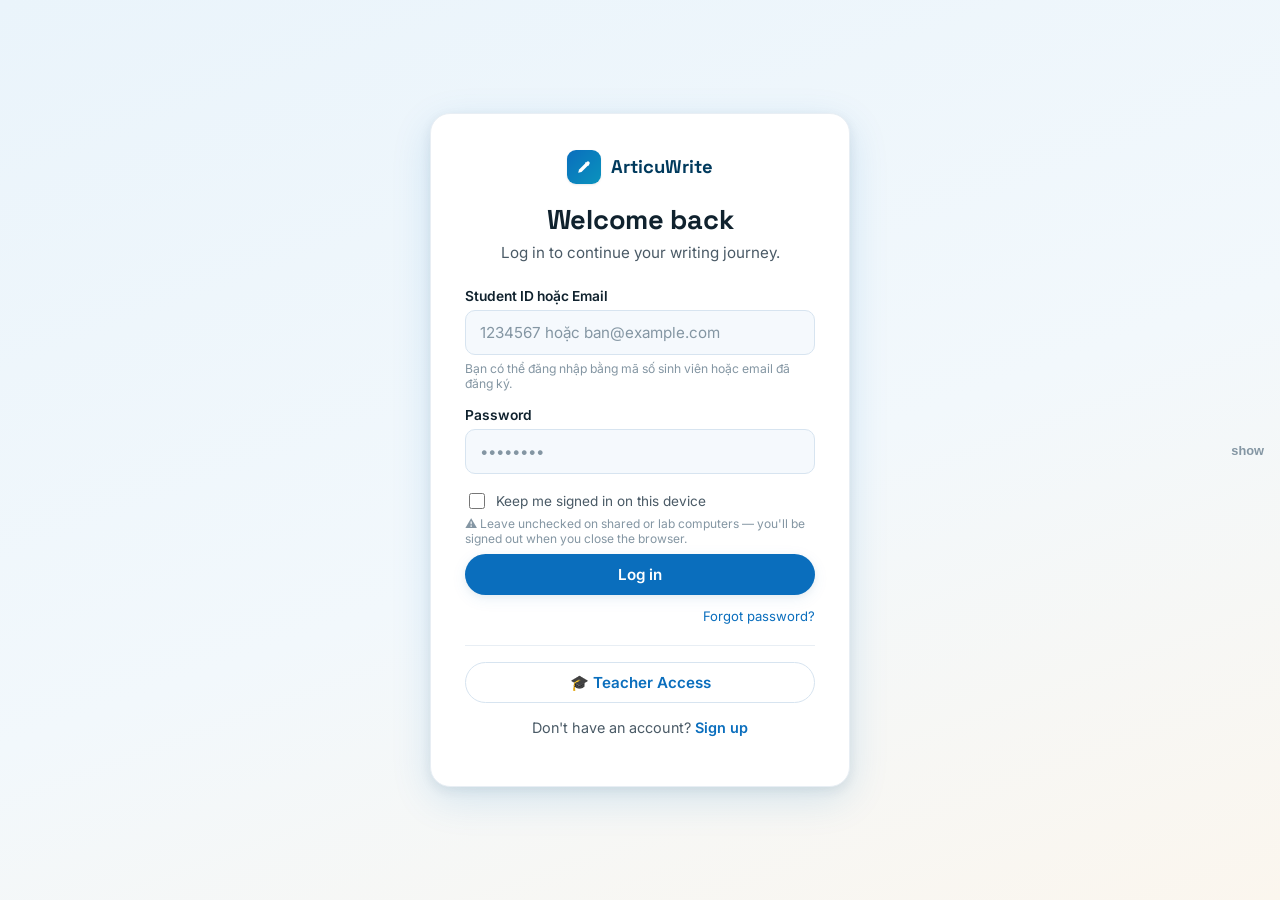
==== index.html @ d61ede5b "Add files via upload" ====
<!DOCTYPE html>
<html lang="vi"><head><meta charset="UTF-8">
<meta name="viewport" content="width=device-width, initial-scale=1">
<!-- App icon: SVG data URI — no file, no extra request, no 404 -->
<link rel="icon" href="data:image/svg+xml,%3Csvg%20xmlns='http://www.w3.org/2000/svg'%20viewBox='0%200%2024%2024'%3E%3Crect%20width='24'%20height='24'%20rx='5'%20fill='%230A6EBD'/%3E%3Cg%20transform='translate(12,12)%20scale(1.12)%20translate(-11.2,-12.3)'%3E%3Cpath%20d='M4%2020l1.2-4.2L15%206a2%202%200%200%201%202.8%200l.2.2a2%202%200%200%201%200%202.8L8.2%2018.8%204%2020z'%20fill='%23ffffff'/%3E%3Cpath%20d='M13.5%207.5l3%203'%20stroke='%230A6EBD'%20stroke-width='1.4'%20stroke-linecap='round'/%3E%3C/g%3E%3C/svg%3E">
<link rel="apple-touch-icon" href="data:image/svg+xml,%3Csvg%20xmlns='http://www.w3.org/2000/svg'%20viewBox='0%200%2024%2024'%3E%3Crect%20width='24'%20height='24'%20rx='5'%20fill='%230A6EBD'/%3E%3Cg%20transform='translate(12,12)%20scale(1.12)%20translate(-11.2,-12.3)'%3E%3Cpath%20d='M4%2020l1.2-4.2L15%206a2%202%200%200%201%202.8%200l.2.2a2%202%200%200%201%200%202.8L8.2%2018.8%204%2020z'%20fill='%23ffffff'/%3E%3Cpath%20d='M13.5%207.5l3%203'%20stroke='%230A6EBD'%20stroke-width='1.4'%20stroke-linecap='round'/%3E%3C/g%3E%3C/svg%3E">
<meta name="theme-color" content="#0A6EBD">
<title>ArticuWrite</title></head>
<body><script>
// Route to the right dashboard, but ONLY for a session that is still valid.
// Expired or legacy sessions are cleared so nobody lands in someone else's account.
(function(){
  var SKEY='aw_session';
  function clear(){ try{localStorage.removeItem(SKEY);}catch(e){} try{sessionStorage.removeItem(SKEY);}catch(e){} }
  var raw=null;
  try{ raw=sessionStorage.getItem(SKEY)||localStorage.getItem(SKEY); }catch(e){}
  if(!raw){ location.replace('login.html'); return; }
  try{
    var o=JSON.parse(raw);
    // legacy format (no expiry) → force a fresh login
    if(!o||!o.data||!o.exp||Date.now()>o.exp){ clear(); location.replace('login.html'); return; }
    location.replace(o.data.role==='teacher'?'teacher.html':'student.html');
  }catch(e){ clear(); location.replace('login.html'); }
})();
</script>
<noscript><meta http-equiv="refresh" content="0; url=login.html"></noscript>
</body></html>
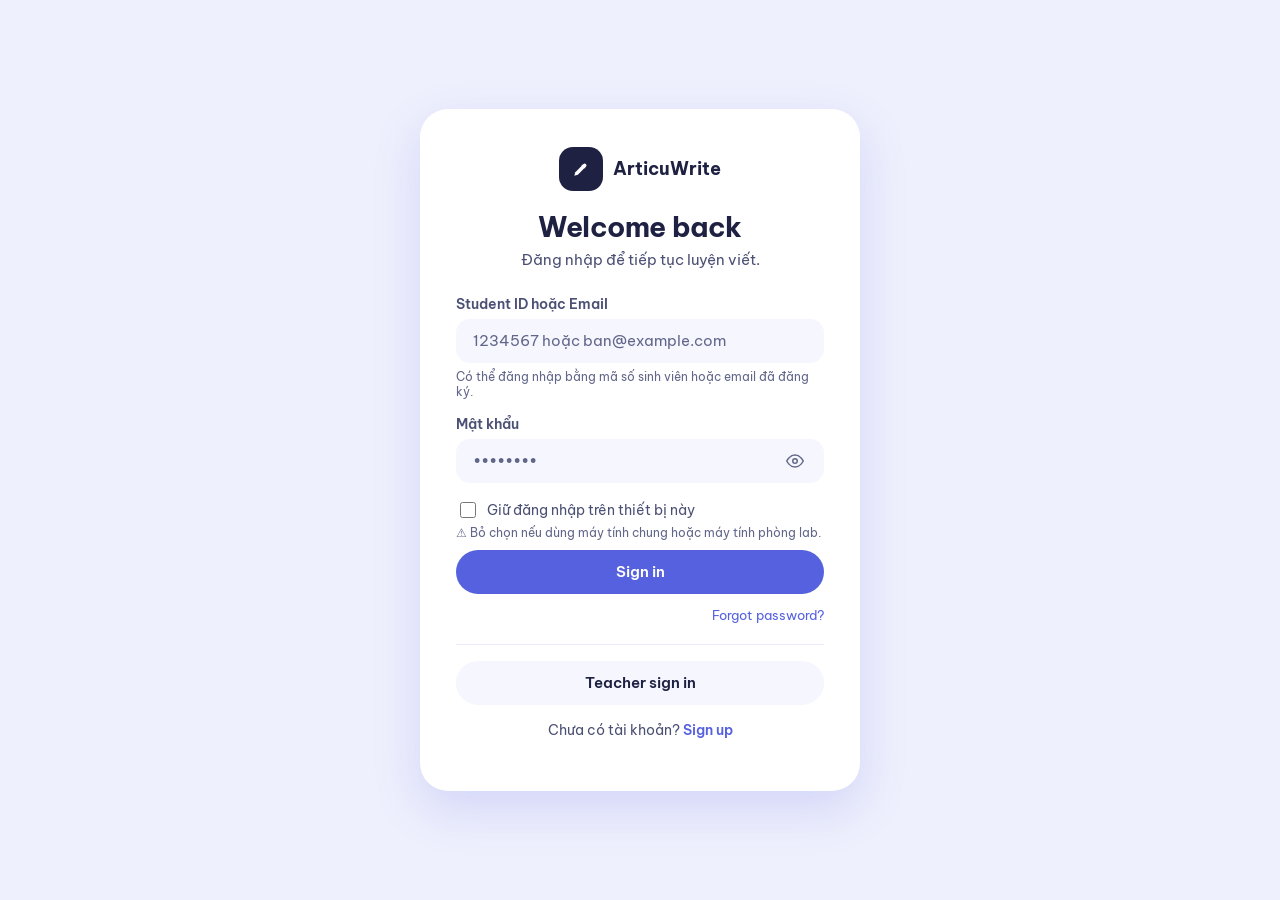
==== commit 1eeb9241: "Redesign: periwinkle theme, icon rail, soft cards; English buttons - aw-theme.css: new tokens (periw" ====
--- a/index.html
+++ b/index.html
@@ -2,9 +2,9 @@
 <html lang="vi"><head><meta charset="UTF-8">
 <meta name="viewport" content="width=device-width, initial-scale=1">
 <!-- App icon: SVG data URI — no file, no extra request, no 404 -->
-<link rel="icon" href="data:image/svg+xml,%3Csvg%20xmlns='http://www.w3.org/2000/svg'%20viewBox='0%200%2024%2024'%3E%3Crect%20width='24'%20height='24'%20rx='5'%20fill='%230A6EBD'/%3E%3Cg%20transform='translate(12,12)%20scale(1.12)%20translate(-11.2,-12.3)'%3E%3Cpath%20d='M4%2020l1.2-4.2L15%206a2%202%200%200%201%202.8%200l.2.2a2%202%200%200%201%200%202.8L8.2%2018.8%204%2020z'%20fill='%23ffffff'/%3E%3Cpath%20d='M13.5%207.5l3%203'%20stroke='%230A6EBD'%20stroke-width='1.4'%20stroke-linecap='round'/%3E%3C/g%3E%3C/svg%3E">
-<link rel="apple-touch-icon" href="data:image/svg+xml,%3Csvg%20xmlns='http://www.w3.org/2000/svg'%20viewBox='0%200%2024%2024'%3E%3Crect%20width='24'%20height='24'%20rx='5'%20fill='%230A6EBD'/%3E%3Cg%20transform='translate(12,12)%20scale(1.12)%20translate(-11.2,-12.3)'%3E%3Cpath%20d='M4%2020l1.2-4.2L15%206a2%202%200%200%201%202.8%200l.2.2a2%202%200%200%201%200%202.8L8.2%2018.8%204%2020z'%20fill='%23ffffff'/%3E%3Cpath%20d='M13.5%207.5l3%203'%20stroke='%230A6EBD'%20stroke-width='1.4'%20stroke-linecap='round'/%3E%3C/g%3E%3C/svg%3E">
-<meta name="theme-color" content="#0A6EBD">
+<link rel="icon" href="data:image/svg+xml,%3Csvg%20xmlns='http://www.w3.org/2000/svg'%20viewBox='0%200%2024%2024'%3E%3Crect%20width='24'%20height='24'%20rx='5'%20fill='%235661E0'/%3E%3Cg%20transform='translate(12,12)%20scale(1.12)%20translate(-11.2,-12.3)'%3E%3Cpath%20d='M4%2020l1.2-4.2L15%206a2%202%200%200%201%202.8%200l.2.2a2%202%200%200%201%200%202.8L8.2%2018.8%204%2020z'%20fill='%23ffffff'/%3E%3Cpath%20d='M13.5%207.5l3%203'%20stroke='%235661E0'%20stroke-width='1.4'%20stroke-linecap='round'/%3E%3C/g%3E%3C/svg%3E">
+<link rel="apple-touch-icon" href="data:image/svg+xml,%3Csvg%20xmlns='http://www.w3.org/2000/svg'%20viewBox='0%200%2024%2024'%3E%3Crect%20width='24'%20height='24'%20rx='5'%20fill='%235661E0'/%3E%3Cg%20transform='translate(12,12)%20scale(1.12)%20translate(-11.2,-12.3)'%3E%3Cpath%20d='M4%2020l1.2-4.2L15%206a2%202%200%200%201%202.8%200l.2.2a2%202%200%200%201%200%202.8L8.2%2018.8%204%2020z'%20fill='%23ffffff'/%3E%3Cpath%20d='M13.5%207.5l3%203'%20stroke='%235661E0'%20stroke-width='1.4'%20stroke-linecap='round'/%3E%3C/g%3E%3C/svg%3E">
+<meta name="theme-color" content="#5661E0">
 <title>ArticuWrite</title></head>
 <body><script>
 // Route to the right dashboard, but ONLY for a session that is still valid.
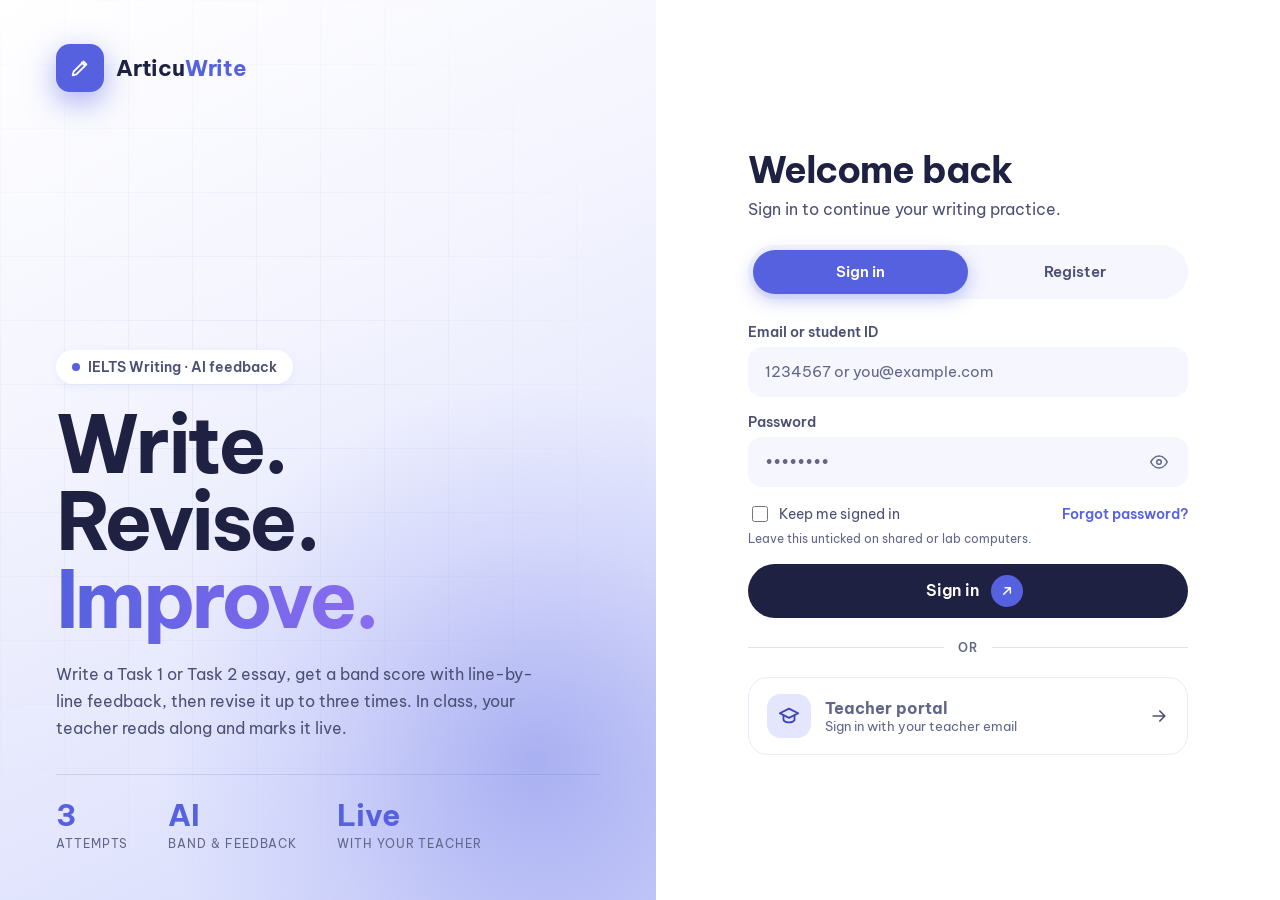
==== commit 20957853: "Browser tab: "Writing App" on every page Drop the page names (Sign in, Dashboard, ...) and the Artic" ====
--- a/index.html
+++ b/index.html
@@ -5,7 +5,7 @@
 <link rel="icon" href="data:image/svg+xml,%3Csvg%20xmlns='http://www.w3.org/2000/svg'%20viewBox='0%200%2024%2024'%3E%3Crect%20width='24'%20height='24'%20rx='5'%20fill='%235661E0'/%3E%3Cg%20transform='translate(12,12)%20scale(1.12)%20translate(-11.2,-12.3)'%3E%3Cpath%20d='M4%2020l1.2-4.2L15%206a2%202%200%200%201%202.8%200l.2.2a2%202%200%200%201%200%202.8L8.2%2018.8%204%2020z'%20fill='%23ffffff'/%3E%3Cpath%20d='M13.5%207.5l3%203'%20stroke='%235661E0'%20stroke-width='1.4'%20stroke-linecap='round'/%3E%3C/g%3E%3C/svg%3E">
 <link rel="apple-touch-icon" href="data:image/svg+xml,%3Csvg%20xmlns='http://www.w3.org/2000/svg'%20viewBox='0%200%2024%2024'%3E%3Crect%20width='24'%20height='24'%20rx='5'%20fill='%235661E0'/%3E%3Cg%20transform='translate(12,12)%20scale(1.12)%20translate(-11.2,-12.3)'%3E%3Cpath%20d='M4%2020l1.2-4.2L15%206a2%202%200%200%201%202.8%200l.2.2a2%202%200%200%201%200%202.8L8.2%2018.8%204%2020z'%20fill='%23ffffff'/%3E%3Cpath%20d='M13.5%207.5l3%203'%20stroke='%235661E0'%20stroke-width='1.4'%20stroke-linecap='round'/%3E%3C/g%3E%3C/svg%3E">
 <meta name="theme-color" content="#5661E0">
-<title>ArticuWrite</title></head>
+<title>Writing App</title></head>
 <body><script>
 // Route to the right dashboard, but ONLY for a session that is still valid.
 // Expired or legacy sessions are cleared so nobody lands in someone else's account.
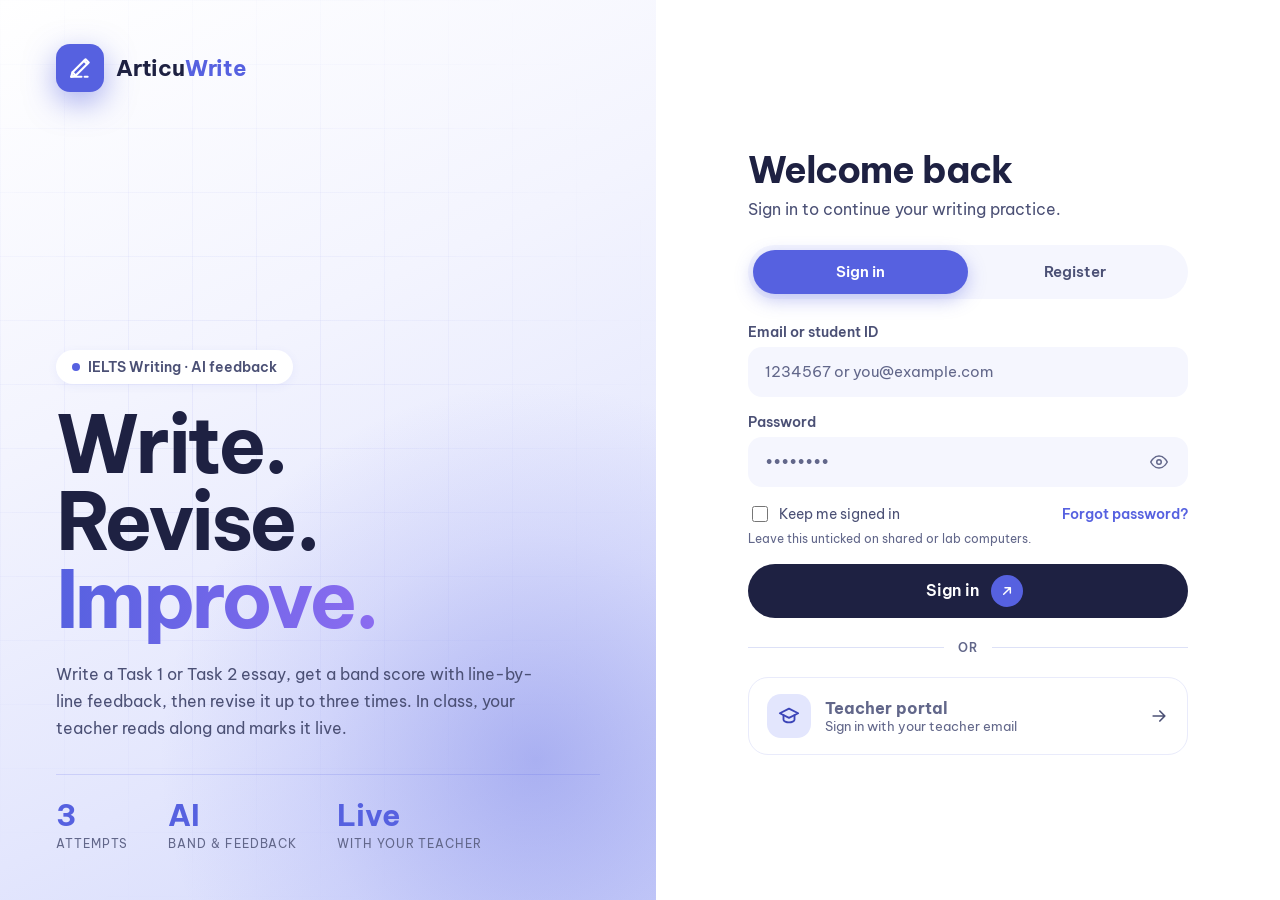
==== commit 439da2fb: "Write page: pasted web content can no longer cover the screen; new app icon Box in the middle of the" ====
--- a/index.html
+++ b/index.html
@@ -2,8 +2,8 @@
 <html lang="vi"><head><meta charset="UTF-8">
 <meta name="viewport" content="width=device-width, initial-scale=1">
 <!-- App icon: SVG data URI — no file, no extra request, no 404 -->
-<link rel="icon" href="data:image/svg+xml,%3Csvg%20xmlns='http://www.w3.org/2000/svg'%20viewBox='0%200%2024%2024'%3E%3Crect%20width='24'%20height='24'%20rx='5'%20fill='%235661E0'/%3E%3Cg%20transform='translate(12,12)%20scale(1.12)%20translate(-11.2,-12.3)'%3E%3Cpath%20d='M4%2020l1.2-4.2L15%206a2%202%200%200%201%202.8%200l.2.2a2%202%200%200%201%200%202.8L8.2%2018.8%204%2020z'%20fill='%23ffffff'/%3E%3Cpath%20d='M13.5%207.5l3%203'%20stroke='%235661E0'%20stroke-width='1.4'%20stroke-linecap='round'/%3E%3C/g%3E%3C/svg%3E">
-<link rel="apple-touch-icon" href="data:image/svg+xml,%3Csvg%20xmlns='http://www.w3.org/2000/svg'%20viewBox='0%200%2024%2024'%3E%3Crect%20width='24'%20height='24'%20rx='5'%20fill='%235661E0'/%3E%3Cg%20transform='translate(12,12)%20scale(1.12)%20translate(-11.2,-12.3)'%3E%3Cpath%20d='M4%2020l1.2-4.2L15%206a2%202%200%200%201%202.8%200l.2.2a2%202%200%200%201%200%202.8L8.2%2018.8%204%2020z'%20fill='%23ffffff'/%3E%3Cpath%20d='M13.5%207.5l3%203'%20stroke='%235661E0'%20stroke-width='1.4'%20stroke-linecap='round'/%3E%3C/g%3E%3C/svg%3E">
+<link rel="icon" type="image/svg+xml" href="icon.svg">
+<link rel="apple-touch-icon" href="apple-touch-icon.png">
 <meta name="theme-color" content="#5661E0">
 <title>Writing App</title></head>
 <body><script>
